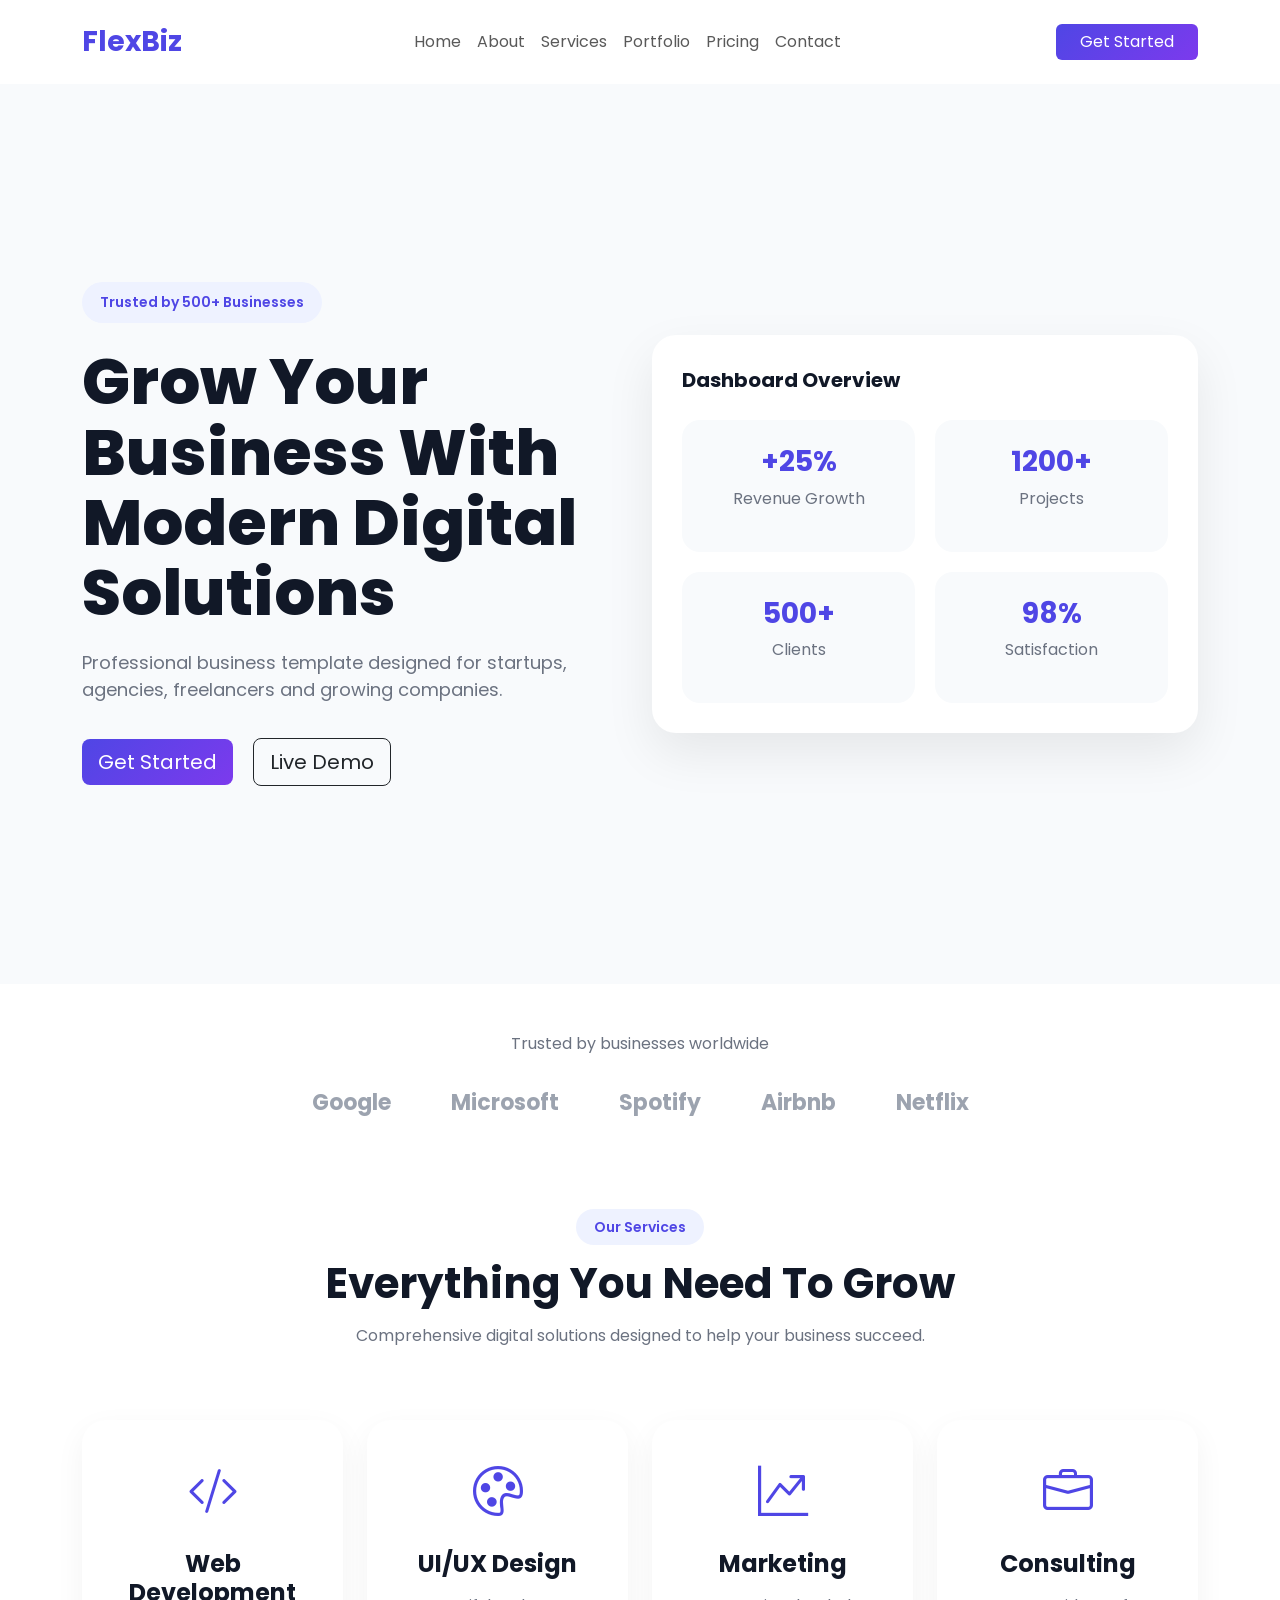
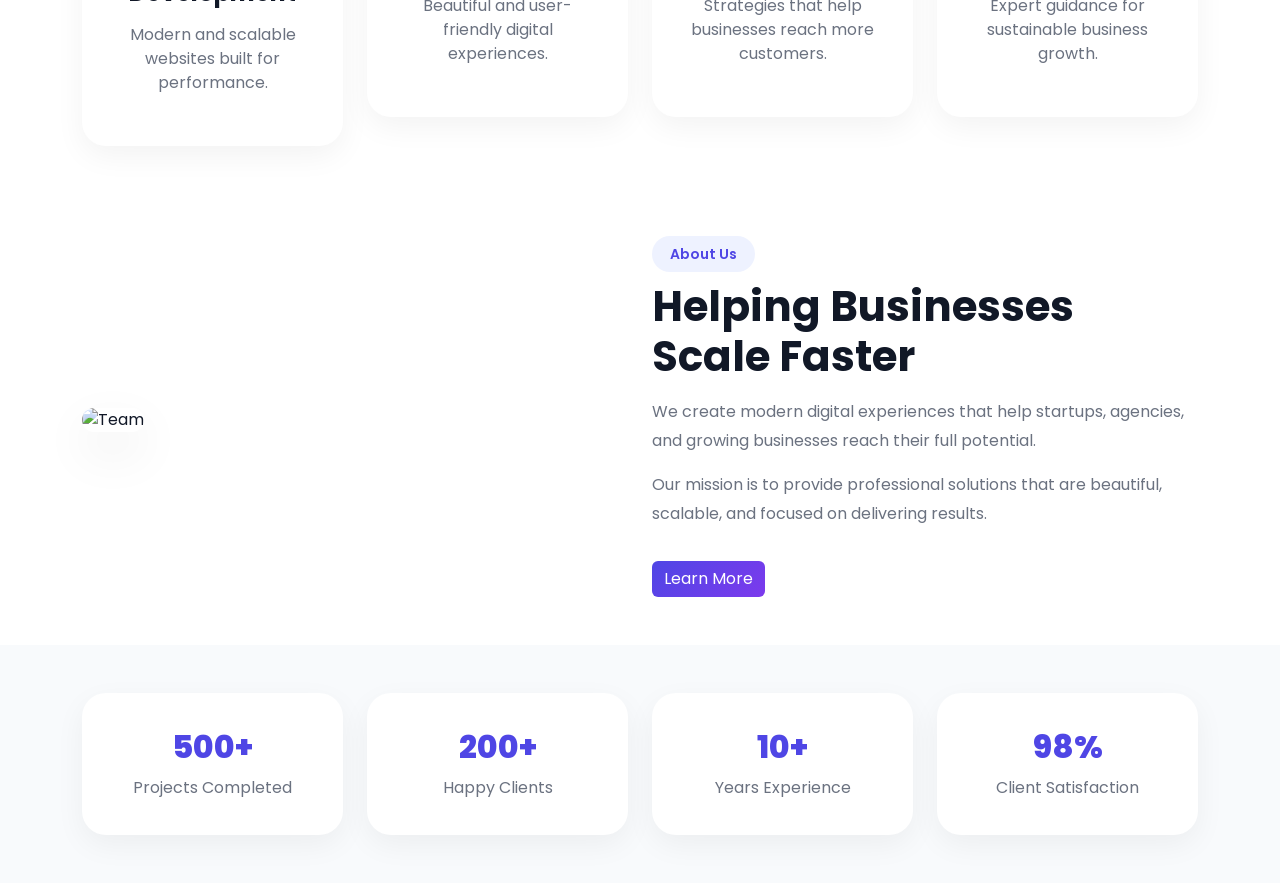
==== index.html @ 9072790f "Add about and statistics section" ====
<!DOCTYPE html>
<html lang="en">
<head>
    <meta charset="UTF-8">
    <meta name="viewport" content="width=device-width, initial-scale=1.0">

    <title>FlexBiz - Business Template</title>

    <!-- Bootstrap -->
    <link href="https://cdn.jsdelivr.net/npm/bootstrap@5.3.8/dist/css/bootstrap.min.css" rel="stylesheet">

    <!-- Bootstrap Icons -->
    <link rel="stylesheet" href="https://cdn.jsdelivr.net/npm/bootstrap-icons@1.13.1/font/bootstrap-icons.min.css">

    <!-- Google Font -->
    <link href="https://fonts.googleapis.com/css2?family=Poppins:wght@300;400;500;600;700;800&display=swap" rel="stylesheet">

    <!-- Custom CSS -->
    <link rel="stylesheet" href="assets/css/style.css">
</head>
<body>

    <!-- Navbar -->
    <nav class="navbar navbar-expand-lg bg-white py-3 sticky-top">
        <div class="container">
            <a class="navbar-brand fw-bold fs-3" href="#">
                FlexBiz
            </a>

            <button class="navbar-toggler" type="button" data-bs-toggle="collapse" data-bs-target="#navbarNav">
                <span class="navbar-toggler-icon"></span>
            </button>

            <div class="collapse navbar-collapse" id="navbarNav">

                <ul class="navbar-nav mx-auto">
                    <li class="nav-item"><a class="nav-link" href="#">Home</a></li>
                    <li class="nav-item"><a class="nav-link" href="#">About</a></li>
                    <li class="nav-item"><a class="nav-link" href="#">Services</a></li>
                    <li class="nav-item"><a class="nav-link" href="#">Portfolio</a></li>
                    <li class="nav-item"><a class="nav-link" href="#">Pricing</a></li>
                    <li class="nav-item"><a class="nav-link" href="#">Contact</a></li>
                </ul>

                <a href="#" class="btn btn-primary px-4">
                    Get Started
                </a>

            </div>
        </div>
    </nav>

    <!-- Hero -->
    <section class="hero-section">

        <div class="container">

            <div class="row align-items-center min-vh-100">

                <div class="col-lg-6">

                    <span class="hero-badge">
                        Trusted by 500+ Businesses
                    </span>

                    <h1 class="hero-title mt-4">
                        Grow Your Business With Modern Digital Solutions
                    </h1>

                    <p class="hero-description">
                        Professional business template designed for startups,
                        agencies, freelancers and growing companies.
                    </p>

                    <div class="hero-buttons">
                        <a href="#" class="btn btn-primary btn-lg me-3">
                            Get Started
                        </a>

                        <a href="#" class="btn btn-outline-dark btn-lg">
                            Live Demo
                        </a>
                    </div>

                </div>

                <div class="col-lg-6">

                    <div class="hero-card">

                        <div class="dashboard-header">
                            Dashboard Overview
                        </div>

                        <div class="dashboard-content">

                            <div class="stat-box">
                                <h3>+25%</h3>
                                <p>Revenue Growth</p>
                            </div>

                            <div class="stat-box">
                                <h3>1200+</h3>
                                <p>Projects</p>
                            </div>

                            <div class="stat-box">
                                <h3>500+</h3>
                                <p>Clients</p>
                            </div>

                            <div class="stat-box">
                                <h3>98%</h3>
                                <p>Satisfaction</p>
                            </div>

                        </div>

                    </div>

                </div>

            </div>

        </div>

    </section>

    <!-- Trusted By -->
    <section class="trusted-section py-5">

        <div class="container text-center">

            <p class="trusted-title">
                Trusted by businesses worldwide
            </p>

            <div class="trusted-logos">

                <span>Google</span>
                <span>Microsoft</span>
                <span>Spotify</span>
                <span>Airbnb</span>
                <span>Netflix</span>

            </div>

        </div>

    </section>

    <!-- Services -->
    <section class="services-section py-5">

        <div class="container">

            <div class="section-header text-center">

                <span class="section-badge">
                    Our Services
                </span>

                <h2 class="section-title">
                    Everything You Need To Grow
                </h2>

                <p class="section-description">
                    Comprehensive digital solutions designed to help your business succeed.
                </p>

            </div>

            <div class="row mt-5 g-4">

                <div class="col-md-6 col-lg-3">

                    <div class="service-card">

                        <i class="bi bi-code-slash service-icon"></i>

                        <h4>Web Development</h4>

                        <p>
                            Modern and scalable websites built for performance.
                        </p>

                    </div>

                </div>

                <div class="col-md-6 col-lg-3">

                    <div class="service-card">

                        <i class="bi bi-palette service-icon"></i>

                        <h4>UI/UX Design</h4>

                        <p>
                            Beautiful and user-friendly digital experiences.
                        </p>

                    </div>

                </div>

                <div class="col-md-6 col-lg-3">

                    <div class="service-card">

                        <i class="bi bi-graph-up-arrow service-icon"></i>

                        <h4>Marketing</h4>

                        <p>
                            Strategies that help businesses reach more customers.
                        </p>

                    </div>

                </div>

                <div class="col-md-6 col-lg-3">

                    <div class="service-card">

                        <i class="bi bi-briefcase service-icon"></i>

                        <h4>Consulting</h4>

                        <p>
                            Expert guidance for sustainable business growth.
                        </p>

                    </div>

                </div>

            </div>

        </div>

    </section>

    <!-- About -->

    <section class="about-section py-5">

        <div class="container">

            <div class="row align-items-center">

                <div class="col-lg-6">

                    <div class="about-image">

                        <img src="https://images.unsplash.com/photo-1522202176988-66273c2fd55f?w=1200"
                            alt="Team"
                            class="img-fluid rounded-4">

                    </div>

                </div>

                <div class="col-lg-6">

                    <span class="section-badge">
                        About Us
                    </span>

                    <h2 class="section-title mt-3">
                        Helping Businesses Scale Faster
                    </h2>

                    <p class="about-text">
                        We create modern digital experiences that help startups,
                        agencies, and growing businesses reach their full potential.
                    </p>

                    <p class="about-text">
                        Our mission is to provide professional solutions that are
                        beautiful, scalable, and focused on delivering results.
                    </p>

                    <a href="#" class="btn btn-primary mt-3">
                        Learn More
                    </a>

                </div>

            </div>

        </div>

    </section>

    <!-- Statistics -->

    <section class="stats-section py-5">

        <div class="container">

            <div class="row g-4">

                <div class="col-6 col-lg-3">

                    <div class="stat-card">

                        <h2>500+</h2>
                        <p>Projects Completed</p>

                    </div>

                </div>

                <div class="col-6 col-lg-3">

                    <div class="stat-card">

                        <h2>200+</h2>
                        <p>Happy Clients</p>

                    </div>

                </div>

                <div class="col-6 col-lg-3">

                    <div class="stat-card">

                        <h2>10+</h2>
                        <p>Years Experience</p>

                    </div>

                </div>

                <div class="col-6 col-lg-3">

                    <div class="stat-card">

                        <h2>98%</h2>
                        <p>Client Satisfaction</p>

                    </div>

                </div>

            </div>

        </div>

    </section>

    <script src="https://cdn.jsdelivr.net/npm/bootstrap@5.3.8/dist/js/bootstrap.bundle.min.js"></script>

</body>
</html>
---- assets/css/style.css ----
*{
    margin:0;
    padding:0;
    box-sizing:border-box;
}

body{
    font-family:'Poppins',sans-serif;
    color:#111827;
}

:root{
    --primary:#4F46E5;
    --secondary:#7C3AED;
    --text-light:#6B7280;
}

.navbar-brand{
    color:var(--primary);
}

.btn-primary{
    background:linear-gradient(
        135deg,
        var(--primary),
        var(--secondary)
    );
    border:none;
}

.hero-section{
    background:#f8fafc;
}

.hero-badge{
    display:inline-block;
    background:#EEF2FF;
    color:var(--primary);
    padding:10px 18px;
    border-radius:999px;
    font-size:14px;
    font-weight:600;
}

.hero-title{
    font-size:64px;
    font-weight:800;
    line-height:1.1;
}

.hero-description{
    margin-top:20px;
    font-size:18px;
    color:var(--text-light);
    max-width:550px;
}

.hero-buttons{
    margin-top:35px;
}

.hero-card{
    background:white;
    border-radius:24px;
    padding:30px;
    box-shadow:0 20px 50px rgba(0,0,0,0.08);
}

.dashboard-header{
    font-weight:700;
    font-size:20px;
    margin-bottom:25px;
}

.dashboard-content{
    display:grid;
    grid-template-columns:repeat(2,1fr);
    gap:20px;
}

.stat-box{
    background:#f8fafc;
    border-radius:18px;
    padding:25px;
    text-align:center;
}

.stat-box h3{
    color:var(--primary);
    font-weight:700;
}

.stat-box p{
    margin-top:8px;
    color:var(--text-light);
}

@media(max-width:992px){

    .hero-title{
        font-size:42px;
    }

    .hero-card{
        margin-top:50px;
    }

}

/* TRUSTED */

.trusted-title{
    color:#6B7280;
    margin-bottom:30px;
}

.trusted-logos{
    display:flex;
    justify-content:center;
    gap:60px;
    flex-wrap:wrap;
}

.trusted-logos span{
    font-size:22px;
    font-weight:700;
    color:#9CA3AF;
}

/* SECTION */

.section-badge{
    background:#EEF2FF;
    color:#4F46E5;
    padding:8px 18px;
    border-radius:999px;
    font-size:14px;
    font-weight:600;
}

.section-title{
    margin-top:20px;
    font-size:42px;
    font-weight:700;
}

.section-description{
    max-width:650px;
    margin:15px auto;
    color:#6B7280;
}

/* SERVICES */

.service-card{
    background:white;
    padding:35px;
    border-radius:24px;
    text-align:center;
    box-shadow:0 10px 30px rgba(0,0,0,0.05);

    transition:0.3s;
}

.service-card:hover{
    transform:translateY(-10px);
}

.service-icon{
    font-size:50px;
    color:#4F46E5;
}

.service-card h4{
    margin-top:20px;
    font-weight:700;
}

.service-card p{
    margin-top:15px;
    color:#6B7280;
}

/* ABOUT */

.about-section{
    background:#ffffff;
}

.about-image img{
    border-radius:24px;
    box-shadow:0 20px 50px rgba(0,0,0,0.08);
}

.about-text{
    color:#6B7280;
    line-height:1.8;
    margin-top:15px;
}

/* STATS */

.stats-section{
    background:#f8fafc;
}

.stat-card{
    background:white;
    padding:35px;
    border-radius:24px;
    text-align:center;
    box-shadow:0 10px 30px rgba(0,0,0,0.05);

    transition:0.3s;
}

.stat-card:hover{
    transform:translateY(-8px);
}

.stat-card h2{
    color:#4F46E5;
    font-weight:800;
    margin-bottom:10px;
}

.stat-card p{
    color:#6B7280;
    margin:0;
}
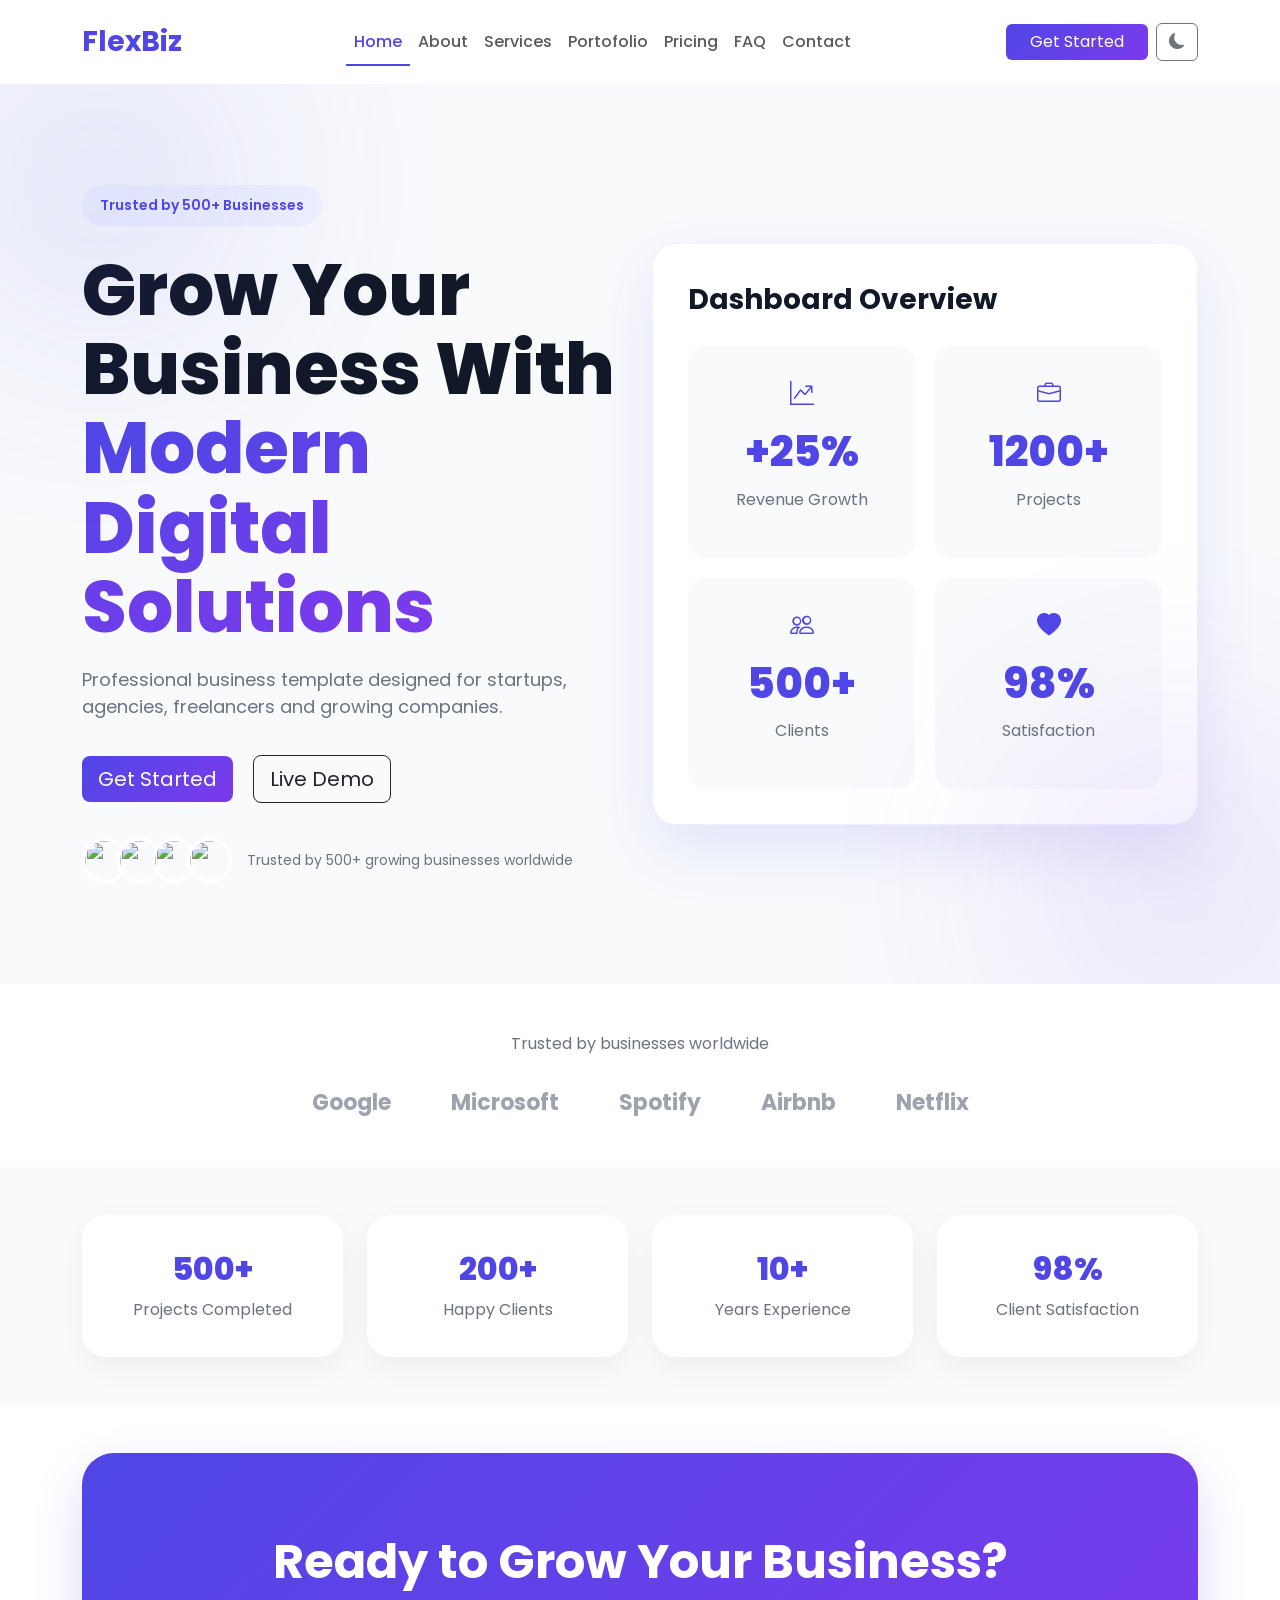
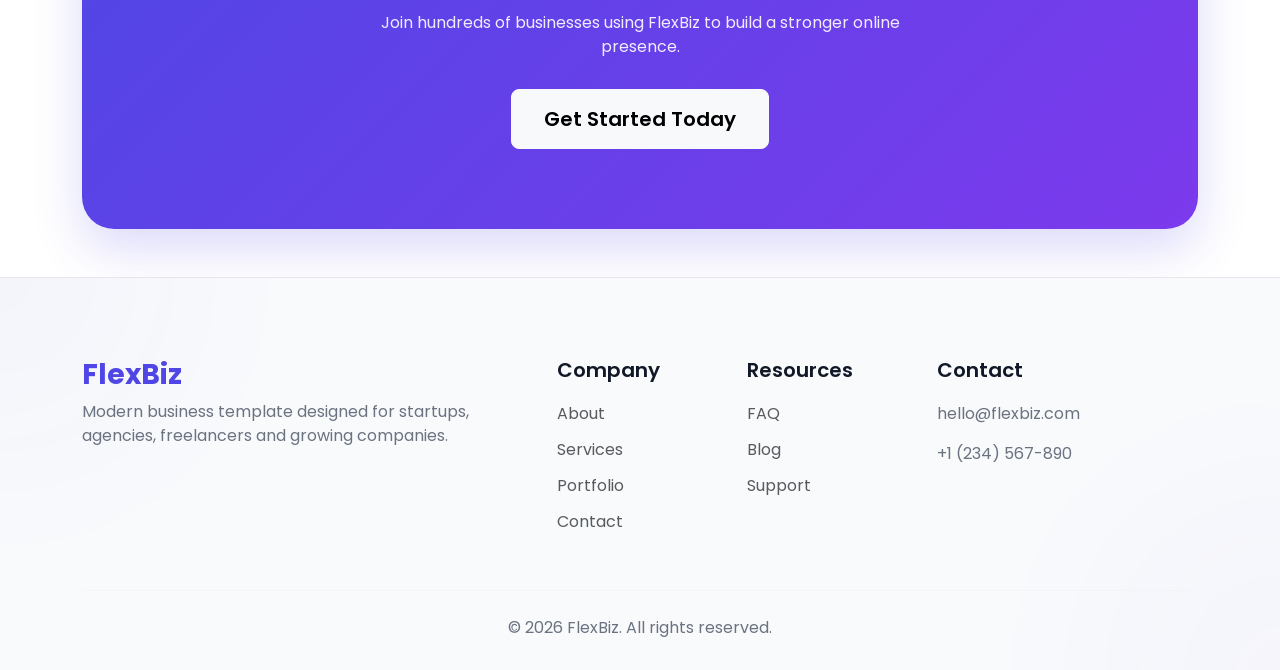
==== commit 11a91c40: "release: FlexBiz v1.0.0 - Template bisnis premium siap dipasarkan" ====
--- a/index.html
+++ b/index.html
@@ -3,10 +3,9 @@
 <head>
     <meta charset="UTF-8">
     <meta name="viewport" content="width=device-width, initial-scale=1.0">
-
-    <title>FlexBiz - Business Template</title>
-
-    <!-- Bootstrap -->
+    <title>FlexBiz - Modern Business Template</title>
+
+    <!-- Bootstrap CSS -->
     <link href="https://cdn.jsdelivr.net/npm/bootstrap@5.3.8/dist/css/bootstrap.min.css" rel="stylesheet">
 
     <!-- Bootstrap Icons -->
@@ -17,342 +16,227 @@
 
     <!-- Custom CSS -->
     <link rel="stylesheet" href="assets/css/style.css">
+    <link rel="stylesheet" href="assets/css/responsive.css">
+    <link rel="stylesheet" href="assets/css/darkmode.css">
 </head>
 <body>
 
-    <!-- Navbar -->
+    <!-- ========== NAVBAR ========== -->
     <nav class="navbar navbar-expand-lg bg-white py-3 sticky-top">
         <div class="container">
-            <a class="navbar-brand fw-bold fs-3" href="#">
-                FlexBiz
-            </a>
+            <a class="navbar-brand fw-bold fs-3" href="index.html">FlexBiz</a>
 
             <button class="navbar-toggler" type="button" data-bs-toggle="collapse" data-bs-target="#navbarNav">
                 <span class="navbar-toggler-icon"></span>
             </button>
 
             <div class="collapse navbar-collapse" id="navbarNav">
-
                 <ul class="navbar-nav mx-auto">
-                    <li class="nav-item"><a class="nav-link" href="#">Home</a></li>
-                    <li class="nav-item"><a class="nav-link" href="#">About</a></li>
-                    <li class="nav-item"><a class="nav-link" href="#">Services</a></li>
-                    <li class="nav-item"><a class="nav-link" href="#">Portfolio</a></li>
-                    <li class="nav-item"><a class="nav-link" href="#">Pricing</a></li>
-                    <li class="nav-item"><a class="nav-link" href="#">Contact</a></li>
+                    <li class="nav-item">
+                        <a class="nav-link active" href="index.html">Home</a>
+                    </li>
+                    <li class="nav-item">
+                        <a class="nav-link" href="about.html">About</a>
+                    </li>
+                    <li class="nav-item">
+                        <a class="nav-link" href="services.html">Services</a>
+                    </li>
+                    <li class="nav-item">
+                        <a class="nav-link" href="portofolio.html">Portofolio</a>
+                    </li>
+                    <li class="nav-item">
+                        <a class="nav-link" href="pricing.html">Pricing</a>
+                    </li>
+                    <li class="nav-item">
+                        <a class="nav-link" href="faq.html">FAQ</a>
+                    </li>
+                    <li class="nav-item">
+                        <a class="nav-link" href="contact.html">Contact</a>
+                    </li>
                 </ul>
 
-                <a href="#" class="btn btn-primary px-4">
-                    Get Started
-                </a>
-
+                <a href="contact.html" class="btn btn-primary px-4">Get Started</a>
+                
+                <!-- Dark Mode Toggle -->
+                <button class="btn btn-outline-secondary ms-2" id="darkModeToggle" type="button">
+                    <i class="bi bi-moon-fill"></i>
+                </button>
             </div>
         </div>
     </nav>
 
-    <!-- Hero -->
-    <section class="hero-section">
-
-        <div class="container">
-
+    <!-- ========== HERO SECTION ========== -->
+    <section class="hero-section" id="home">
+        <div class="hero-glow glow-1"></div>
+        <div class="hero-glow glow-2"></div>
+
+        <div class="container">
             <div class="row align-items-center min-vh-100">
 
+                <!-- Left Content -->
                 <div class="col-lg-6">
-
-                    <span class="hero-badge">
-                        Trusted by 500+ Businesses
-                    </span>
+                    <span class="hero-badge">Trusted by 500+ Businesses</span>
 
                     <h1 class="hero-title mt-4">
-                        Grow Your Business With Modern Digital Solutions
+                        Grow Your Business With
+                        <span class="gradient-text">Modern Digital Solutions</span>
                     </h1>
 
                     <p class="hero-description">
-                        Professional business template designed for startups,
-                        agencies, freelancers and growing companies.
+                        Professional business template designed for startups, agencies, freelancers and growing companies.
                     </p>
 
                     <div class="hero-buttons">
-                        <a href="#" class="btn btn-primary btn-lg me-3">
-                            Get Started
-                        </a>
-
-                        <a href="#" class="btn btn-outline-dark btn-lg">
-                            Live Demo
-                        </a>
-                    </div>
-
-                </div>
-
+                        <a href="contact.html" class="btn btn-primary btn-lg me-3">Get Started</a>
+                        <a href="services.html" class="btn btn-outline-dark btn-lg">Live Demo</a>
+                    </div>
+
+                    <div class="hero-social-proof">
+                        <div class="avatar-group">
+                            <img src="https://i.pravatar.cc/50?img=1" alt="">
+                            <img src="https://i.pravatar.cc/50?img=2" alt="">
+                            <img src="https://i.pravatar.cc/50?img=3" alt="">
+                            <img src="https://i.pravatar.cc/50?img=4" alt="">
+                        </div>
+                        <p>Trusted by 500+ growing businesses worldwide</p>
+                    </div>
+                </div>
+
+                <!-- Right Dashboard Card -->
                 <div class="col-lg-6">
-
                     <div class="hero-card">
-
-                        <div class="dashboard-header">
-                            Dashboard Overview
-                        </div>
-
+                        <div class="dashboard-header">Dashboard Overview</div>
                         <div class="dashboard-content">
-
-                            <div class="stat-box">
+                            <div class="stat-box">
+                                <i class="bi bi-graph-up-arrow stat-icon"></i>
                                 <h3>+25%</h3>
                                 <p>Revenue Growth</p>
                             </div>
-
-                            <div class="stat-box">
+                            <div class="stat-box">
+                                <i class="bi bi-briefcase stat-icon"></i>
                                 <h3>1200+</h3>
                                 <p>Projects</p>
                             </div>
-
-                            <div class="stat-box">
+                            <div class="stat-box">
+                                <i class="bi bi-people stat-icon"></i>
                                 <h3>500+</h3>
                                 <p>Clients</p>
                             </div>
-
-                            <div class="stat-box">
+                            <div class="stat-box">
+                                <i class="bi bi-heart-fill stat-icon"></i>
                                 <h3>98%</h3>
                                 <p>Satisfaction</p>
                             </div>
-
                         </div>
-
-                    </div>
-
-                </div>
-
-            </div>
-
-        </div>
-
-    </section>
-
-    <!-- Trusted By -->
+                    </div>
+                </div>
+
+            </div>
+        </div>
+    </section>
+
+    <!-- ========== TRUSTED BY ========== -->
     <section class="trusted-section py-5">
-
         <div class="container text-center">
-
-            <p class="trusted-title">
-                Trusted by businesses worldwide
-            </p>
-
+            <p class="trusted-title">Trusted by businesses worldwide</p>
             <div class="trusted-logos">
-
                 <span>Google</span>
                 <span>Microsoft</span>
                 <span>Spotify</span>
                 <span>Airbnb</span>
                 <span>Netflix</span>
-
-            </div>
-
-        </div>
-
-    </section>
-
-    <!-- Services -->
-    <section class="services-section py-5">
-
-        <div class="container">
-
-            <div class="section-header text-center">
-
-                <span class="section-badge">
-                    Our Services
-                </span>
-
-                <h2 class="section-title">
-                    Everything You Need To Grow
-                </h2>
-
-                <p class="section-description">
-                    Comprehensive digital solutions designed to help your business succeed.
-                </p>
-
-            </div>
-
-            <div class="row mt-5 g-4">
-
-                <div class="col-md-6 col-lg-3">
-
-                    <div class="service-card">
-
-                        <i class="bi bi-code-slash service-icon"></i>
-
-                        <h4>Web Development</h4>
-
-                        <p>
-                            Modern and scalable websites built for performance.
-                        </p>
-
-                    </div>
-
-                </div>
-
-                <div class="col-md-6 col-lg-3">
-
-                    <div class="service-card">
-
-                        <i class="bi bi-palette service-icon"></i>
-
-                        <h4>UI/UX Design</h4>
-
-                        <p>
-                            Beautiful and user-friendly digital experiences.
-                        </p>
-
-                    </div>
-
-                </div>
-
-                <div class="col-md-6 col-lg-3">
-
-                    <div class="service-card">
-
-                        <i class="bi bi-graph-up-arrow service-icon"></i>
-
-                        <h4>Marketing</h4>
-
-                        <p>
-                            Strategies that help businesses reach more customers.
-                        </p>
-
-                    </div>
-
-                </div>
-
-                <div class="col-md-6 col-lg-3">
-
-                    <div class="service-card">
-
-                        <i class="bi bi-briefcase service-icon"></i>
-
-                        <h4>Consulting</h4>
-
-                        <p>
-                            Expert guidance for sustainable business growth.
-                        </p>
-
-                    </div>
-
-                </div>
-
-            </div>
-
-        </div>
-
-    </section>
-
-    <!-- About -->
-
-    <section class="about-section py-5">
-
-        <div class="container">
-
-            <div class="row align-items-center">
-
-                <div class="col-lg-6">
-
-                    <div class="about-image">
-
-                        <img src="https://images.unsplash.com/photo-1522202176988-66273c2fd55f?w=1200"
-                            alt="Team"
-                            class="img-fluid rounded-4">
-
-                    </div>
-
-                </div>
-
-                <div class="col-lg-6">
-
-                    <span class="section-badge">
-                        About Us
-                    </span>
-
-                    <h2 class="section-title mt-3">
-                        Helping Businesses Scale Faster
-                    </h2>
-
-                    <p class="about-text">
-                        We create modern digital experiences that help startups,
-                        agencies, and growing businesses reach their full potential.
-                    </p>
-
-                    <p class="about-text">
-                        Our mission is to provide professional solutions that are
-                        beautiful, scalable, and focused on delivering results.
-                    </p>
-
-                    <a href="#" class="btn btn-primary mt-3">
-                        Learn More
-                    </a>
-
-                </div>
-
-            </div>
-
-        </div>
-
-    </section>
-
-    <!-- Statistics -->
-
+            </div>
+        </div>
+    </section>
+
+    <!-- ========== STATISTICS ========== -->
     <section class="stats-section py-5">
-
-        <div class="container">
-
+        <div class="container">
             <div class="row g-4">
-
-                <div class="col-6 col-lg-3">
-
-                    <div class="stat-card">
-
+                <div class="col-6 col-lg-3">
+                    <div class="stat-card">
                         <h2>500+</h2>
                         <p>Projects Completed</p>
-
-                    </div>
-
-                </div>
-
-                <div class="col-6 col-lg-3">
-
-                    <div class="stat-card">
-
+                    </div>
+                </div>
+                <div class="col-6 col-lg-3">
+                    <div class="stat-card">
                         <h2>200+</h2>
                         <p>Happy Clients</p>
-
-                    </div>
-
-                </div>
-
-                <div class="col-6 col-lg-3">
-
-                    <div class="stat-card">
-
+                    </div>
+                </div>
+                <div class="col-6 col-lg-3">
+                    <div class="stat-card">
                         <h2>10+</h2>
                         <p>Years Experience</p>
-
-                    </div>
-
-                </div>
-
-                <div class="col-6 col-lg-3">
-
-                    <div class="stat-card">
-
+                    </div>
+                </div>
+                <div class="col-6 col-lg-3">
+                    <div class="stat-card">
                         <h2>98%</h2>
                         <p>Client Satisfaction</p>
-
-                    </div>
-
-                </div>
-
-            </div>
-
-        </div>
-
-    </section>
-
+                    </div>
+                </div>
+            </div>
+        </div>
+    </section>
+
+    <!-- ========== CTA BANNER ========== -->
+    <section class="cta-section py-5">
+        <div class="container">
+            <div class="cta-box">
+                <h2>Ready to Grow Your Business?</h2>
+                <p>Join hundreds of businesses using FlexBiz to build a stronger online presence.</p>
+                <a href="contact.html" class="btn btn-light btn-lg">Get Started Today</a>
+            </div>
+        </div>
+    </section>
+
+    <!-- ========== FOOTER ========== -->
+    <footer class="footer-section">
+        <div class="container">
+            <div class="row gy-4">
+                <div class="col-lg-5">
+                    <h3>FlexBiz</h3>
+                    <p>Modern business template designed for startups, agencies, freelancers and growing companies.</p>
+                </div>
+
+                <div class="col-lg-2">
+                    <h5>Company</h5>
+                    <ul>
+                        <li><a href="about.html" class="text-decoration-none text-muted">About</a></li>
+                        <li><a href="services.html" class="text-decoration-none text-muted">Services</a></li>
+                        <li><a href="portfolio.html" class="text-decoration-none text-muted">Portfolio</a></li>
+                        <li><a href="contact.html" class="text-decoration-none text-muted">Contact</a></li>
+                    </ul>
+                </div>
+
+                <div class="col-lg-2">
+                    <h5>Resources</h5>
+                    <ul>
+                        <li><a href="faq.html" class="text-decoration-none text-muted">FAQ</a></li>
+                        <li><a href="#" class="text-decoration-none text-muted">Blog</a></li>
+                        <li><a href="#" class="text-decoration-none text-muted">Support</a></li>
+                    </ul>
+                </div>
+
+                <div class="col-lg-3">
+                    <h5>Contact</h5>
+                    <p>hello@flexbiz.com</p>
+                    <p>+1 (234) 567-890</p>
+                </div>
+            </div>
+
+            <hr>
+            <p class="text-center mb-0">© 2026 FlexBiz. All rights reserved.</p>
+        </div>
+    </footer>
+
+    <!-- Bootstrap JS -->
     <script src="https://cdn.jsdelivr.net/npm/bootstrap@5.3.8/dist/js/bootstrap.bundle.min.js"></script>
 
+    <!-- Custom JS -->
+    <script src="assets/js/main.js"></script>
+    <script src="assets/js/darkmode.js"></script>
 </body>
 </html>
--- a/assets/css/style.css
+++ b/assets/css/style.css
@@ -1,230 +1,722 @@
-*{
-    margin:0;
-    padding:0;
-    box-sizing:border-box;
-}
-
-body{
-    font-family:'Poppins',sans-serif;
-    color:#111827;
-}
-
-:root{
-    --primary:#4F46E5;
-    --secondary:#7C3AED;
-    --text-light:#6B7280;
-}
-
-.navbar-brand{
-    color:var(--primary);
-}
-
-.btn-primary{
-    background:linear-gradient(
-        135deg,
-        var(--primary),
-        var(--secondary)
-    );
-    border:none;
-}
-
-.hero-section{
-    background:#f8fafc;
-}
-
-.hero-badge{
-    display:inline-block;
-    background:#EEF2FF;
-    color:var(--primary);
-    padding:10px 18px;
-    border-radius:999px;
-    font-size:14px;
-    font-weight:600;
-}
-
-.hero-title{
-    font-size:64px;
-    font-weight:800;
-    line-height:1.1;
-}
-
-.hero-description{
-    margin-top:20px;
-    font-size:18px;
-    color:var(--text-light);
-    max-width:550px;
-}
-
-.hero-buttons{
-    margin-top:35px;
-}
-
-.hero-card{
-    background:white;
-    border-radius:24px;
-    padding:30px;
-    box-shadow:0 20px 50px rgba(0,0,0,0.08);
-}
-
-.dashboard-header{
-    font-weight:700;
-    font-size:20px;
-    margin-bottom:25px;
-}
-
-.dashboard-content{
-    display:grid;
-    grid-template-columns:repeat(2,1fr);
-    gap:20px;
-}
-
-.stat-box{
-    background:#f8fafc;
-    border-radius:18px;
-    padding:25px;
-    text-align:center;
-}
-
-.stat-box h3{
-    color:var(--primary);
-    font-weight:700;
-}
-
-.stat-box p{
-    margin-top:8px;
-    color:var(--text-light);
-}
-
-@media(max-width:992px){
-
-    .hero-title{
-        font-size:42px;
+/* ============================================================
+   FLEXBIZ - Main Stylesheet (Premium SaaS Theme)
+   ============================================================ */
+
+/* ========== RESET & VARIABLES ========== */
+* {
+    margin: 0;
+    padding: 0;
+    box-sizing: border-box;
+}
+
+:root {
+    --primary: #4F46E5;
+    --secondary: #7C3AED;
+    --text-light: #6B7280;
+}
+
+body {
+    font-family: 'Poppins', sans-serif;
+    color: #111827;
+}
+
+/* ========== GLOBAL COMPONENTS ========== */
+
+/* Brand / Logo */
+.navbar-brand {
+    color: var(--primary);
+    transition: color 0.3s;
+}
+.navbar-brand:hover {
+    color: var(--secondary);
+}
+
+/* Tombol Primary */
+.btn-primary {
+    background: linear-gradient(135deg, var(--primary), var(--secondary));
+    border: none;
+}
+
+/* Gradient Text */
+.gradient-text {
+    background: linear-gradient(135deg, #4F46E5, #7C3AED);
+    -webkit-background-clip: text;
+    -webkit-text-fill-color: transparent;
+}
+
+/* Badge Section */
+.section-badge {
+    background: #EEF2FF;
+    color: #4F46E5;
+    padding: 8px 18px;
+    border-radius: 999px;
+    font-size: 14px;
+    font-weight: 600;
+}
+
+.section-title {
+    margin-top: 20px;
+    font-size: 42px;
+    font-weight: 700;
+}
+
+.section-description {
+    max-width: 650px;
+    margin: 15px auto;
+    color: #6B7280;
+}
+
+/* ========== NAVBAR HOVER EFFECT ========== */
+.navbar .nav-link {
+    position: relative;
+    font-weight: 500;
+    transition: color 0.3s;
+}
+
+.navbar .nav-link::after {
+    content: '';
+    position: absolute;
+    bottom: -4px;
+    left: 0;
+    width: 0;
+    height: 2px;
+    background: #4F46E5;
+    transition: width 0.3s ease;
+}
+
+.navbar .nav-link:hover {
+    color: #4F46E5;
+}
+
+.navbar .nav-link:hover::after {
+    width: 100%;
+}
+
+.navbar .nav-link.active {
+    color: #4F46E5 !important;
+}
+
+.navbar .nav-link.active::after {
+    width: 100%;
+}
+
+/* ========== HERO SECTION ========== */
+.hero-section {
+    position: relative;
+    overflow: hidden;
+    background: #f8fafc;
+}
+
+.hero-glow {
+    position: absolute;
+    border-radius: 50%;
+    filter: blur(120px);
+}
+
+.glow-1 {
+    width: 300px;
+    height: 300px;
+    background: #4F46E5;
+    opacity: 0.15;
+    top: -50px;
+    left: -50px;
+}
+
+.glow-2 {
+    width: 300px;
+    height: 300px;
+    background: #7C3AED;
+    opacity: 0.15;
+    bottom: -50px;
+    right: -50px;
+}
+
+.hero-badge {
+    display: inline-block;
+    background: #EEF2FF;
+    color: var(--primary);
+    padding: 10px 18px;
+    border-radius: 999px;
+    font-size: 14px;
+    font-weight: 600;
+}
+
+.hero-title {
+    font-size: 72px;
+    font-weight: 800;
+    line-height: 1.1;
+}
+
+.hero-description {
+    margin-top: 20px;
+    font-size: 18px;
+    color: var(--text-light);
+    max-width: 550px;
+}
+
+.hero-buttons {
+    margin-top: 35px;
+}
+
+.hero-social-proof {
+    display: flex;
+    align-items: center;
+    gap: 15px;
+    margin-top: 35px;
+    flex-wrap: wrap;
+}
+
+.avatar-group {
+    display: flex;
+}
+
+.avatar-group img {
+    width: 45px;
+    height: 45px;
+    border-radius: 50%;
+    border: 3px solid white;
+    margin-left: -10px;
+}
+
+.avatar-group img:first-child {
+    margin-left: 0;
+}
+
+.hero-social-proof p {
+    margin: 0;
+    color: #6B7280;
+    font-size: 14px;
+}
+
+/* Dashboard Card (Hero) */
+.hero-card {
+    background: white;
+    border-radius: 24px;
+    padding: 35px;
+    border: 1px solid rgba(79, 70, 229, 0.08);
+    box-shadow: 0 25px 60px rgba(79, 70, 229, 0.12);
+    transition: all 0.3s ease;
+}
+
+.hero-card:hover {
+    transform: translateY(-5px);
+}
+
+.dashboard-header {
+    font-weight: 700;
+    font-size: 28px;
+    margin-bottom: 25px;
+}
+
+.dashboard-content {
+    display: grid;
+    grid-template-columns: repeat(2, 1fr);
+    gap: 20px;
+}
+
+.stat-box {
+    background: #f8fafc;
+    border-radius: 18px;
+    padding: 30px;
+    text-align: center;
+    transition: 0.3s;
+}
+
+.stat-box:hover {
+    transform: translateY(-3px);
+}
+
+.stat-box h3 {
+    color: var(--primary);
+    font-weight: 800;
+    font-size: 42px;
+    margin-bottom: 10px;
+}
+
+.stat-box p {
+    margin-top: 8px;
+    color: var(--text-light);
+}
+
+.stat-icon {
+    font-size: 24px;
+    color: #4F46E5;
+    margin-bottom: 15px;
+    display: block;
+}
+
+/* ========== TRUSTED BY ========== */
+.trusted-title {
+    color: #6B7280;
+    margin-bottom: 30px;
+}
+
+.trusted-logos {
+    display: flex;
+    justify-content: center;
+    gap: 60px;
+    flex-wrap: wrap;
+}
+
+.trusted-logos span {
+    font-size: 22px;
+    font-weight: 700;
+    color: #9CA3AF;
+}
+
+/* ========== SERVICES ========== */
+.service-card {
+    background: white;
+    padding: 28px 28px 24px;
+    border-radius: 24px;
+    text-align: center;
+    border: 1px solid rgba(0, 0, 0, 0.04);
+    box-shadow: 0 10px 30px rgba(0, 0, 0, 0.05);
+    transition: all 0.35s cubic-bezier(0.25, 0.46, 0.45, 0.94);
+    position: relative;
+    z-index: 1;
+    height: 100%;
+}
+
+.service-card:hover {
+    transform: translateY(-12px);
+    border-color: rgba(79, 70, 229, 0.2);
+    box-shadow: 0 25px 50px rgba(79, 70, 229, 0.15);
+}
+
+.service-icon {
+    font-size: 48px;
+    color: #4F46E5;
+    margin-bottom: 20px;
+}
+
+.service-card h4 {
+    margin: 0 0 10px;
+    font-weight: 700;
+}
+
+.service-card p {
+    margin: 0;
+    color: #6B7280;
+    line-height: 1.5;
+}
+
+/* Featured service */
+.service-card.featured-card {
+    border: 2px solid rgba(79, 70, 229, 0.3);
+    box-shadow: 0 15px 40px rgba(79, 70, 229, 0.12);
+}
+
+.service-card.featured-card:hover {
+    border-color: #4F46E5;
+    box-shadow: 0 25px 60px rgba(79, 70, 229, 0.25);
+}
+
+.featured-badge {
+    display: inline-block;
+    background: linear-gradient(135deg, #4F46E5, #7C3AED);
+    color: white;
+    font-size: 11px;
+    font-weight: 600;
+    padding: 4px 12px;
+    border-radius: 20px;
+    position: absolute;
+    top: -12px;
+    left: 50%;
+    transform: translateX(-50%);
+    white-space: nowrap;
+    z-index: 2;
+}
+
+/* ========== ABOUT ========== */
+.about-section {
+    background: #ffffff;
+}
+
+.about-image img {
+    border-radius: 24px;
+    box-shadow: 0 20px 50px rgba(0, 0, 0, 0.08);
+}
+
+.about-text {
+    color: #6B7280;
+    line-height: 1.8;
+    margin-top: 15px;
+}
+
+/* ========== STATS ========== */
+.stats-section {
+    background: #f8fafc;
+}
+
+.stat-card {
+    background: white;
+    padding: 35px;
+    border-radius: 24px;
+    text-align: center;
+    box-shadow: 0 10px 30px rgba(0, 0, 0, 0.05);
+    transition: 0.3s;
+}
+
+.stat-card:hover {
+    transform: translateY(-8px);
+}
+
+.stat-card h2 {
+    color: #4F46E5;
+    font-weight: 800;
+    margin-bottom: 10px;
+}
+
+.stat-card p {
+    color: #6B7280;
+    margin: 0;
+}
+
+/* ========== PORTFOLIO ========== */
+.portfolio-section {
+    background: #ffffff;
+}
+
+.portfolio-card {
+    background: white;
+    border-radius: 24px;
+    overflow: hidden;
+    box-shadow: 0 10px 30px rgba(0, 0, 0, 0.06);
+    transition: 0.3s;
+}
+
+.portfolio-card:hover {
+    transform: translateY(-10px);
+}
+
+.portfolio-card img {
+    width: 100%;
+    height: 250px;
+    object-fit: cover;
+}
+
+.portfolio-content {
+    padding: 25px;
+}
+
+.portfolio-content h5 {
+    font-weight: 700;
+}
+
+.portfolio-content span {
+    color: #6B7280;
+}
+
+/* ========== TESTIMONIALS ========== */
+.testimonials-section {
+    background: #f8fafc;
+}
+
+.testimonial-card {
+    background: white;
+    padding: 35px;
+    border-radius: 24px;
+    text-align: center;
+    box-shadow: 0 10px 30px rgba(0, 0, 0, 0.05);
+    transition: 0.3s;
+}
+
+.testimonial-card:hover {
+    transform: translateY(-5px);
+}
+
+.testimonial-card img {
+    width: 80px;
+    height: 80px;
+    border-radius: 50%;
+    margin-bottom: 20px;
+}
+
+.testimonial-card h5 {
+    font-weight: 700;
+}
+
+.testimonial-card span {
+    color: #6B7280;
+    font-size: 14px;
+}
+
+.testimonial-card p {
+    margin-top: 15px;
+    color: #6B7280;
+}
+
+/* ========== PRICING ========== */
+.pricing-card {
+    background: white;
+    padding: 40px;
+    border-radius: 24px;
+    box-shadow: 0 10px 30px rgba(0, 0, 0, 0.05);
+    position: relative;
+}
+
+.pricing-card h2 {
+    font-size: 48px;
+    color: #4F46E5;
+    margin: 20px 0;
+}
+
+.pricing-card ul {
+    list-style: none;
+    padding: 0;
+}
+
+.pricing-card li {
+    margin-bottom: 12px;
+}
+
+.featured {
+    border: 2px solid #4F46E5;
+}
+
+.popular-badge {
+    position: absolute;
+    top: -12px;
+    right: 20px;
+    background: #4F46E5;
+    color: white;
+    padding: 6px 12px;
+    border-radius: 999px;
+    font-size: 12px;
+}
+
+/* ========== FAQ (FLOATING ACCORDION) ========== */
+.faq-floating .accordion-item {
+    border: none;
+    background: transparent;
+    margin-bottom: 20px;
+}
+
+.faq-floating .accordion-button {
+    background: #ffffff;
+    border-radius: 20px !important;
+    padding: 22px 28px;
+    font-weight: 600;
+    font-size: 18px;
+    color: #1e293b;
+    box-shadow: 0 4px 24px rgba(0, 0, 0, 0.05);
+    transition: all 0.3s ease;
+    position: relative;
+}
+
+.faq-floating .accordion-button:not(.collapsed) {
+    background: #ffffff;
+    color: #4F46E5;
+    box-shadow: 0 8px 30px rgba(79, 70, 229, 0.12);
+    border-radius: 20px 20px 8px 8px !important;
+}
+
+/* Hilangkan panah default Bootstrap */
+.faq-floating .accordion-button::after {
+    display: none;
+}
+
+/* Ikon custom */
+.faq-floating .accordion-button::before {
+    content: '+';
+    font-size: 24px;
+    font-weight: 300;
+    color: #4F46E5;
+    margin-right: 14px;
+    transition: transform 0.3s ease;
+}
+
+.faq-floating .accordion-button:not(.collapsed)::before {
+    content: '−';
+    transform: rotate(180deg);
+}
+
+/* Floating Answer Card – perbaiki teks agar tidak mepet atas */
+.faq-floating .accordion-body {
+    background: #ffffff;
+    margin: 12px 12px 0 12px;  /* jarak dari pertanyaan */
+    padding: 24px 28px;        /* atas & bawah seimbang */
+    border-radius: 20px;
+    box-shadow: 0 12px 36px rgba(0, 0, 0, 0.08);
+    color: #475569;
+    line-height: 1.7;
+    font-size: 16px;
+    position: relative;
+    z-index: 2;
+    animation: floatIn 0.25s ease-out;
+}
+
+@keyframes floatIn {
+    from { opacity: 0; transform: translateY(-8px); }
+    to { opacity: 1; transform: translateY(0); }
+}
+
+.faq-floating .accordion-collapse {
+    transition: height 0.35s ease;
+}
+
+/* ========== CONTACT SECTION ========== */
+.contact-section {
+    background: #ffffff;
+}
+
+.contact-icon-box {
+    width: 50px;
+    height: 50px;
+    background: #EEF2FF;
+    color: #4F46E5;
+    border-radius: 16px;
+    display: flex;
+    align-items: center;
+    justify-content: center;
+    font-size: 20px;
+    flex-shrink: 0;
+}
+
+.contact-form .form-control {
+    border-radius: 14px;
+    padding: 14px 18px;
+    border: 1px solid #E5E7EB;
+    transition: 0.3s;
+}
+
+.contact-form .form-control:focus {
+    border-color: #4F46E5;
+    box-shadow: 0 0 0 4px rgba(79, 70, 229, 0.1);
+}
+
+/* ========== CTA BANNER ========== */
+.cta-section {
+    background: #ffffff;
+}
+
+.cta-box {
+    background: linear-gradient(135deg, #4F46E5, #7C3AED);
+    padding: 80px 40px;
+    border-radius: 32px;
+    text-align: center;
+    color: white;
+    box-shadow: 0 20px 50px rgba(79, 70, 229, 0.20);
+}
+
+.cta-box h2 {
+    font-size: 48px;
+    font-weight: 700;
+    margin-bottom: 20px;
+}
+
+.cta-box p {
+    max-width: 600px;
+    margin: 0 auto 30px;
+    opacity: 0.9;
+}
+
+.cta-box .btn {
+    padding: 14px 32px;
+    font-weight: 600;
+}
+
+/* ========== FOOTER ========== */
+.footer-section {
+    background: #F8FAFC;
+    padding: 80px 0 30px;
+    border-top: 1px solid #E5E7EB;
+    position: relative;
+    overflow: hidden;
+}
+
+.footer-section::before {
+    content: '';
+    position: absolute;
+    width: 300px;
+    height: 300px;
+    background: #4F46E5;
+    opacity: 0.04;
+    border-radius: 50%;
+    filter: blur(120px);
+    top: -150px;
+    left: -150px;
+}
+
+.footer-section::after {
+    content: '';
+    position: absolute;
+    width: 300px;
+    height: 300px;
+    background: #7C3AED;
+    opacity: 0.04;
+    border-radius: 50%;
+    filter: blur(120px);
+    bottom: -150px;
+    right: -150px;
+}
+
+.footer-section .container {
+    position: relative;
+    z-index: 2;
+}
+
+.footer-section h3 {
+    color: #4F46E5;
+    font-weight: 700;
+}
+
+.footer-section h5 {
+    font-weight: 600;
+    margin-bottom: 20px;
+}
+
+.footer-section ul {
+    list-style: none;
+    padding: 0;
+}
+
+.footer-section li {
+    margin-bottom: 12px;
+}
+
+.footer-section a {
+    transition: 0.3s;
+}
+
+.footer-section a:hover {
+    color: #4F46E5 !important;
+}
+
+.footer-section p {
+    color: #6B7280;
+}
+
+.footer-section hr {
+    margin: 40px 0 25px;
+    border-color: #E5E7EB;
+}
+
+/* ========== REVEAL ON SCROLL ========== */
+.reveal {
+    opacity: 0;
+    transform: translateY(30px);
+    transition: opacity 0.8s ease, transform 0.8s ease;
+}
+
+.reveal.active {
+    opacity: 1;
+    transform: translateY(0);
+}
+
+/* ========== RESPONSIVE (dasar) ========== */
+@media (max-width: 992px) {
+    .hero-title {
+        font-size: 42px;
     }
-
-    .hero-card{
-        margin-top:50px;
+    .hero-card {
+        margin-top: 50px;
     }
-
-}
-
-/* TRUSTED */
-
-.trusted-title{
-    color:#6B7280;
-    margin-bottom:30px;
-}
-
-.trusted-logos{
-    display:flex;
-    justify-content:center;
-    gap:60px;
-    flex-wrap:wrap;
-}
-
-.trusted-logos span{
-    font-size:22px;
-    font-weight:700;
-    color:#9CA3AF;
-}
-
-/* SECTION */
-
-.section-badge{
-    background:#EEF2FF;
-    color:#4F46E5;
-    padding:8px 18px;
-    border-radius:999px;
-    font-size:14px;
-    font-weight:600;
-}
-
-.section-title{
-    margin-top:20px;
-    font-size:42px;
-    font-weight:700;
-}
-
-.section-description{
-    max-width:650px;
-    margin:15px auto;
-    color:#6B7280;
-}
-
-/* SERVICES */
-
-.service-card{
-    background:white;
-    padding:35px;
-    border-radius:24px;
-    text-align:center;
-    box-shadow:0 10px 30px rgba(0,0,0,0.05);
-
-    transition:0.3s;
-}
-
-.service-card:hover{
-    transform:translateY(-10px);
-}
-
-.service-icon{
-    font-size:50px;
-    color:#4F46E5;
-}
-
-.service-card h4{
-    margin-top:20px;
-    font-weight:700;
-}
-
-.service-card p{
-    margin-top:15px;
-    color:#6B7280;
-}
-
-/* ABOUT */
-
-.about-section{
-    background:#ffffff;
-}
-
-.about-image img{
-    border-radius:24px;
-    box-shadow:0 20px 50px rgba(0,0,0,0.08);
-}
-
-.about-text{
-    color:#6B7280;
-    line-height:1.8;
-    margin-top:15px;
-}
-
-/* STATS */
-
-.stats-section{
-    background:#f8fafc;
-}
-
-.stat-card{
-    background:white;
-    padding:35px;
-    border-radius:24px;
-    text-align:center;
-    box-shadow:0 10px 30px rgba(0,0,0,0.05);
-
-    transition:0.3s;
-}
-
-.stat-card:hover{
-    transform:translateY(-8px);
-}
-
-.stat-card h2{
-    color:#4F46E5;
-    font-weight:800;
-    margin-bottom:10px;
-}
-
-.stat-card p{
-    color:#6B7280;
-    margin:0;
+    .cta-box {
+        padding: 60px 25px;
+    }
+    .cta-box h2 {
+        font-size: 32px;
+    }
 }
--- a/assets/css/responsive.css
+++ b/assets/css/responsive.css
@@ -0,0 +1,167 @@
+/* ============================================================
+   FLEXBIZ - Responsive Stylesheet
+   ============================================================ */
+
+/* ========== TABLET (max-width: 992px) ========== */
+@media (max-width: 992px) {
+    
+    /* Hero */
+    .hero-title {
+        font-size: 48px;
+    }
+    .hero-card {
+        margin-top: 40px;
+    }
+    .hero-buttons .btn {
+        display: block;
+        width: 100%;
+        margin-bottom: 12px;
+    }
+    .hero-buttons .btn+.btn {
+        margin-left: 0 !important;
+    }
+
+    /* Section title */
+    .section-title {
+        font-size: 36px;
+    }
+
+    /* CTA */
+    .cta-box h2 {
+        font-size: 36px;
+    }
+
+    /* Trusted logos */
+    .trusted-logos {
+        gap: 30px;
+    }
+
+    /* Dashboard grid tetap 2 kolom di tablet */
+    .dashboard-content {
+        grid-template-columns: repeat(2, 1fr);
+        gap: 16px;
+    }
+    .stat-box {
+        padding: 20px;
+    }
+    .stat-box h3 {
+        font-size: 32px;
+    }
+
+    /* Footer */
+    .footer-section .row>div {
+        margin-bottom: 30px;
+    }
+}
+
+/* ========== MOBILE (max-width: 768px) ========== */
+@media (max-width: 768px) {
+    
+    /* Hero */
+    .hero-title {
+        font-size: 38px;
+    }
+    .hero-description {
+        font-size: 16px;
+        max-width: 100%;
+    }
+    .hero-social-proof {
+        flex-direction: column;
+        align-items: flex-start;
+    }
+
+    /* Dashboard jadi 1 kolom */
+    .dashboard-content {
+        grid-template-columns: 1fr;
+    }
+
+    /* About */
+    .about-section .row {
+        flex-direction: column-reverse;
+    }
+    .about-image img {
+        margin-bottom: 30px;
+    }
+
+    /* Portfolio */
+    .portfolio-card img {
+        height: 200px;
+    }
+
+    /* FAQ */
+    .faq-floating .accordion-button {
+        font-size: 16px;
+        padding: 18px 20px;
+    }
+    .faq-floating .accordion-body {
+        padding: 0 20px 20px;
+    }
+
+    /* Contact */
+    .contact-info {
+        margin-bottom: 30px;
+    }
+
+    /* CTA */
+    .cta-box {
+        padding: 50px 25px;
+    }
+    .cta-box h2 {
+        font-size: 30px;
+    }
+}
+
+/* ========== SMALL PHONE (max-width: 576px) ========== */
+@media (max-width: 576px) {
+    
+    /* Hero */
+    .hero-title {
+        font-size: 32px;
+    }
+    .hero-badge {
+        font-size: 12px;
+        padding: 6px 14px;
+    }
+
+    /* Section title */
+    .section-title {
+        font-size: 28px;
+    }
+
+    /* Stats card */
+    .stat-card h2 {
+        font-size: 32px;
+    }
+    .stat-card p {
+        font-size: 14px;
+    }
+
+    /* Pricing */
+    .pricing-card {
+        padding: 30px 25px;
+    }
+    .pricing-card h2 {
+        font-size: 36px;
+    }
+
+    /* Trusted logos */
+    .trusted-logos span {
+        font-size: 18px;
+    }
+    .trusted-logos {
+        gap: 20px;
+    }
+
+    /* CTA */
+    .cta-box {
+        padding: 40px 20px;
+    }
+    .cta-box h2 {
+        font-size: 28px;
+    }
+
+    /* Footer */
+    .footer-section {
+        padding: 60px 0 25px;
+    }
+}
--- a/assets/css/darkmode.css
+++ b/assets/css/darkmode.css
@@ -0,0 +1,376 @@
+/* ============================================================
+   FLEXBIZ DARK MODE - Premium SaaS Theme (FINAL)
+   ============================================================ */
+
+/* ========== BODY & BACKGROUND ========== */
+body.dark {
+    background-color: #0b0f19;
+    color: #e2e8f0;
+}
+
+/* ========== NAVBAR ========== */
+body.dark .navbar {
+    background-color: #0b0f19 !important;
+    border-bottom: 1px solid rgba(255, 255, 255, 0.06);
+}
+
+body.dark .navbar-brand {
+    color: #818cf8;
+}
+body.dark .navbar-brand:hover {
+    color: #a5b4fc;
+}
+
+body.dark .navbar .nav-link {
+    color: #cbd5e1;
+}
+body.dark .navbar .nav-link.active,
+body.dark .navbar .nav-link:hover {
+    color: #a5b4fc !important;
+}
+
+body.dark .navbar .btn-outline-secondary {
+    border-color: rgba(255, 255, 255, 0.15);
+    color: #cbd5e1;
+}
+body.dark .navbar .btn-outline-secondary:hover {
+    background: rgba(255, 255, 255, 0.05);
+}
+
+/* ========== HERO SECTION ========== */
+body.dark .hero-section {
+    background-color: #0b0f19;
+}
+
+body.dark .hero-glow {
+    opacity: 0.12;
+}
+body.dark .glow-1 {
+    background: #4F46E5;
+    width: 400px;
+    height: 400px;
+    top: -80px;
+    left: -80px;
+    filter: blur(140px);
+}
+body.dark .glow-2 {
+    background: #7C3AED;
+    width: 350px;
+    height: 350px;
+    bottom: -60px;
+    right: -60px;
+    filter: blur(130px);
+}
+
+body.dark .hero-card {
+    background: #111827;
+    border: 1px solid rgba(99, 102, 241, 0.12);
+    box-shadow: 0 20px 50px rgba(0, 0, 0, 0.5),
+                0 0 0 1px rgba(79, 70, 229, 0.08);
+}
+
+body.dark .dashboard-header {
+    color: #f1f5f9;
+}
+
+body.dark .stat-box {
+    background: #1a2332;
+    border: 1px solid rgba(99, 102, 241, 0.15);
+    box-shadow: 0 8px 24px rgba(0, 0, 0, 0.3),
+                inset 0 1px 0 rgba(255, 255, 255, 0.04);
+}
+body.dark .stat-box:hover {
+    background: #1e2a3a;
+    border-color: rgba(79, 70, 229, 0.3);
+    box-shadow: 0 12px 28px rgba(0, 0, 0, 0.4);
+}
+
+body.dark .stat-icon {
+    color: #818cf8;
+}
+body.dark .stat-box h3 {
+    color: #a5b4fc;
+}
+body.dark .stat-box p {
+    color: #94a3b8;
+}
+
+body.dark .gradient-text {
+    background: linear-gradient(135deg, #a5b4fc, #c084fc);
+    -webkit-background-clip: text;
+    -webkit-text-fill-color: transparent;
+}
+
+body.dark .hero-badge {
+    background: rgba(79, 70, 229, 0.15);
+    color: #a5b4fc;
+}
+body.dark .hero-description {
+    color: #94a3b8;
+}
+body.dark .avatar-group img {
+    border-color: #111827;
+}
+body.dark .hero-social-proof p {
+    color: #94a3b8;
+}
+
+/* ========== SECTION BACKGROUNDS ========== */
+body.dark .trusted-section,
+body.dark .stats-section,
+body.dark .testimonials-section {
+    background-color: #0f172a;
+}
+
+body.dark .about-section,
+body.dark .services-section,
+body.dark .portfolio-section,
+body.dark .cta-section {
+    background-color: #0b0f19;
+}
+
+body.dark .contact-section {
+    background-color: #0f172a;
+}
+
+/* ========== BADGES ========== */
+body.dark .section-badge {
+    background: rgba(79, 70, 229, 0.12);
+    color: #a5b4fc;
+}
+
+/* ========== TYPOGRAPHY ========== */
+body.dark .section-title {
+    color: #f1f5f9;
+}
+body.dark .section-description {
+    color: #94a3b8;
+}
+
+/* ========== SERVICES CARDS ========== */
+body.dark .service-card {
+    background-color: #111827;
+    border: 1px solid rgba(255, 255, 255, 0.05);
+    box-shadow: 0 10px 30px rgba(0, 0, 0, 0.4);
+}
+
+body.dark .service-card:hover {
+    background-color: #1a1f2b;
+    border-color: rgba(129, 140, 248, 0.3);
+    box-shadow: 0 25px 50px rgba(0, 0, 0, 0.6), 0 0 0 1px rgba(79, 70, 229, 0.2);
+}
+
+body.dark .service-icon {
+    color: #818cf8;
+}
+
+body.dark .service-card h4 {
+    color: #f1f5f9;
+}
+
+body.dark .service-card p {
+    color: #94a3b8;
+}
+
+/* Featured card di dark mode */
+body.dark .service-card.featured-card {
+    border: 2px solid rgba(129, 140, 248, 0.4);
+    box-shadow: 0 15px 40px rgba(0, 0, 0, 0.5), 0 0 0 1px rgba(79, 70, 229, 0.2);
+}
+body.dark .service-card.featured-card:hover {
+    border-color: #818cf8;
+    box-shadow: 0 25px 60px rgba(0, 0, 0, 0.7), 0 0 0 1px rgba(129, 140, 248, 0.5);
+}
+body.dark .featured-badge {
+    background: linear-gradient(135deg, #4F46E5, #7C3AED);
+    color: white;
+}
+
+/* Background glow untuk services section */
+body.dark .services-section {
+    position: relative;
+    overflow: hidden;
+}
+body.dark .services-section::before {
+    content: '';
+    position: absolute;
+    top: 50%;
+    left: 50%;
+    transform: translate(-50%, -50%);
+    width: 600px;
+    height: 600px;
+    background: radial-gradient(circle, rgba(79, 70, 229, 0.06) 0%, transparent 70%);
+    border-radius: 50%;
+    pointer-events: none;
+    z-index: 0;
+}
+
+/* ========== PRICING ========== */
+body.dark .pricing-card {
+    background-color: #111827;
+    border: 1px solid rgba(255, 255, 255, 0.05);
+    box-shadow: 0 10px 30px rgba(0, 0, 0, 0.4);
+}
+body.dark .pricing-card.featured {
+    border-color: #818cf8;
+    box-shadow: 0 10px 30px rgba(0, 0, 0, 0.4), 0 0 0 1px rgba(129, 140, 248, 0.2);
+}
+body.dark .popular-badge {
+    background: #818cf8;
+    color: #0b0f19;
+}
+body.dark .pricing-card h2 {
+    color: #a5b4fc;
+}
+body.dark .pricing-card h4 {
+    color: #f1f5f9;
+}
+body.dark .pricing-card p {
+    color: #94a3b8;
+}
+
+/* ========== ABOUT ========== */
+body.dark .about-text {
+    color: #94a3b8;
+}
+
+/* ========== TRUSTED LOGOS ========== */
+body.dark .trusted-logos span {
+    color: #64748b;
+}
+
+/* ========== ACCORDION FAQ (FLOATING) ========== */
+body.dark .accordion-item {
+    background-color: transparent;
+    border: none;
+}
+
+body.dark .accordion-button {
+    background-color: #111827;
+    color: #e2e8f0;
+    box-shadow: 0 4px 24px rgba(0, 0, 0, 0.3);
+    border-radius: 20px !important;
+}
+body.dark .accordion-button:not(.collapsed) {
+    background-color: #1a2332;
+    color: #818cf8;
+    box-shadow: 0 8px 30px rgba(79, 70, 229, 0.2);
+    border-radius: 20px 20px 8px 8px !important;
+}
+body.dark .accordion-button::after {
+    filter: invert(1) brightness(2);
+}
+body.dark .accordion-button::before {
+    color: #818cf8;
+}
+
+/* Floating Answer Card - padding seimbang */
+body.dark .accordion-body {
+    background-color: #111827;
+    color: #e2e8f0 !important;
+    border-radius: 20px;
+    margin-top: 12px;               /* jarak dari pertanyaan */
+    padding: 24px 28px;             /* atas & bawah seimbang */
+    box-shadow: 0 12px 36px rgba(0, 0, 0, 0.4);
+}
+body.dark .accordion-body.text-muted {
+    color: #cbd5e1 !important;
+}
+
+/* ========== CONTACT FORM ========== */
+body.dark .contact-icon-box {
+    background: rgba(79, 70, 229, 0.12);
+    color: #818cf8;
+}
+body.dark .contact-form .form-control {
+    background-color: #111827;
+    border-color: rgba(255, 255, 255, 0.08);
+    color: #e2e8f0;
+}
+body.dark .contact-form .form-control:focus {
+    border-color: #818cf8;
+    box-shadow: 0 0 0 4px rgba(129, 140, 248, 0.2);
+}
+body.dark .contact-form .form-control::placeholder {
+    color: #64748b;
+}
+
+/* ========== CONTACT INFO ========== */
+body.dark .contact-info h5 {
+    color: #f1f5f9;
+}
+body.dark .contact-info p,
+body.dark .contact-info span,
+body.dark .contact-info a {
+    color: #cbd5e1;
+}
+body.dark .contact-info p.text-muted {
+    color: #cbd5e1 !important;
+}
+
+/* ========== CTA BOX ========== */
+body.dark .cta-box {
+    background: linear-gradient(135deg, #4338ca, #6d28d9);
+    box-shadow: 0 20px 50px rgba(0, 0, 0, 0.5);
+}
+
+/* ========== FOOTER ========== */
+body.dark .footer-section {
+    background: #0b0f19;
+    border-top: none;
+    position: relative;
+    box-shadow: 0 -10px 30px rgba(0, 0, 0, 0.5);
+}
+
+/* Gradient divider premium */
+body.dark .footer-section::before {
+    content: '';
+    position: absolute;
+    top: 0;
+    left: 10%;
+    width: 80%;
+    height: 2px;
+    background: linear-gradient(
+        to right,
+        transparent,
+        #4F46E5,
+        #7C3AED,
+        transparent
+    );
+    opacity: 0.6;
+    border-radius: 100%;
+    z-index: 1;
+}
+
+/* Semua teks footer harus terang */
+body.dark .footer-section h3 {
+    color: #818cf8;
+}
+body.dark .footer-section h5 {
+    color: #f1f5f9;
+}
+body.dark .footer-section p,
+body.dark .footer-section a,
+body.dark .footer-section li,
+body.dark .footer-section span {
+    color: #cbd5e1 !important;
+}
+body.dark .footer-section a:hover {
+    color: #a5b4fc !important;
+}
+body.dark .footer-section a.text-muted {
+    color: #cbd5e1 !important;
+}
+body.dark .footer-section hr {
+    border-color: rgba(255, 255, 255, 0.06);
+}
+
+/* ========== MISC ========== */
+body.dark .btn-outline-dark {
+    border-color: #334155;
+    color: #cbd5e1;
+}
+body.dark .btn-outline-dark:hover {
+    background: #1e293b;
+    color: #f1f5f9;
+}
